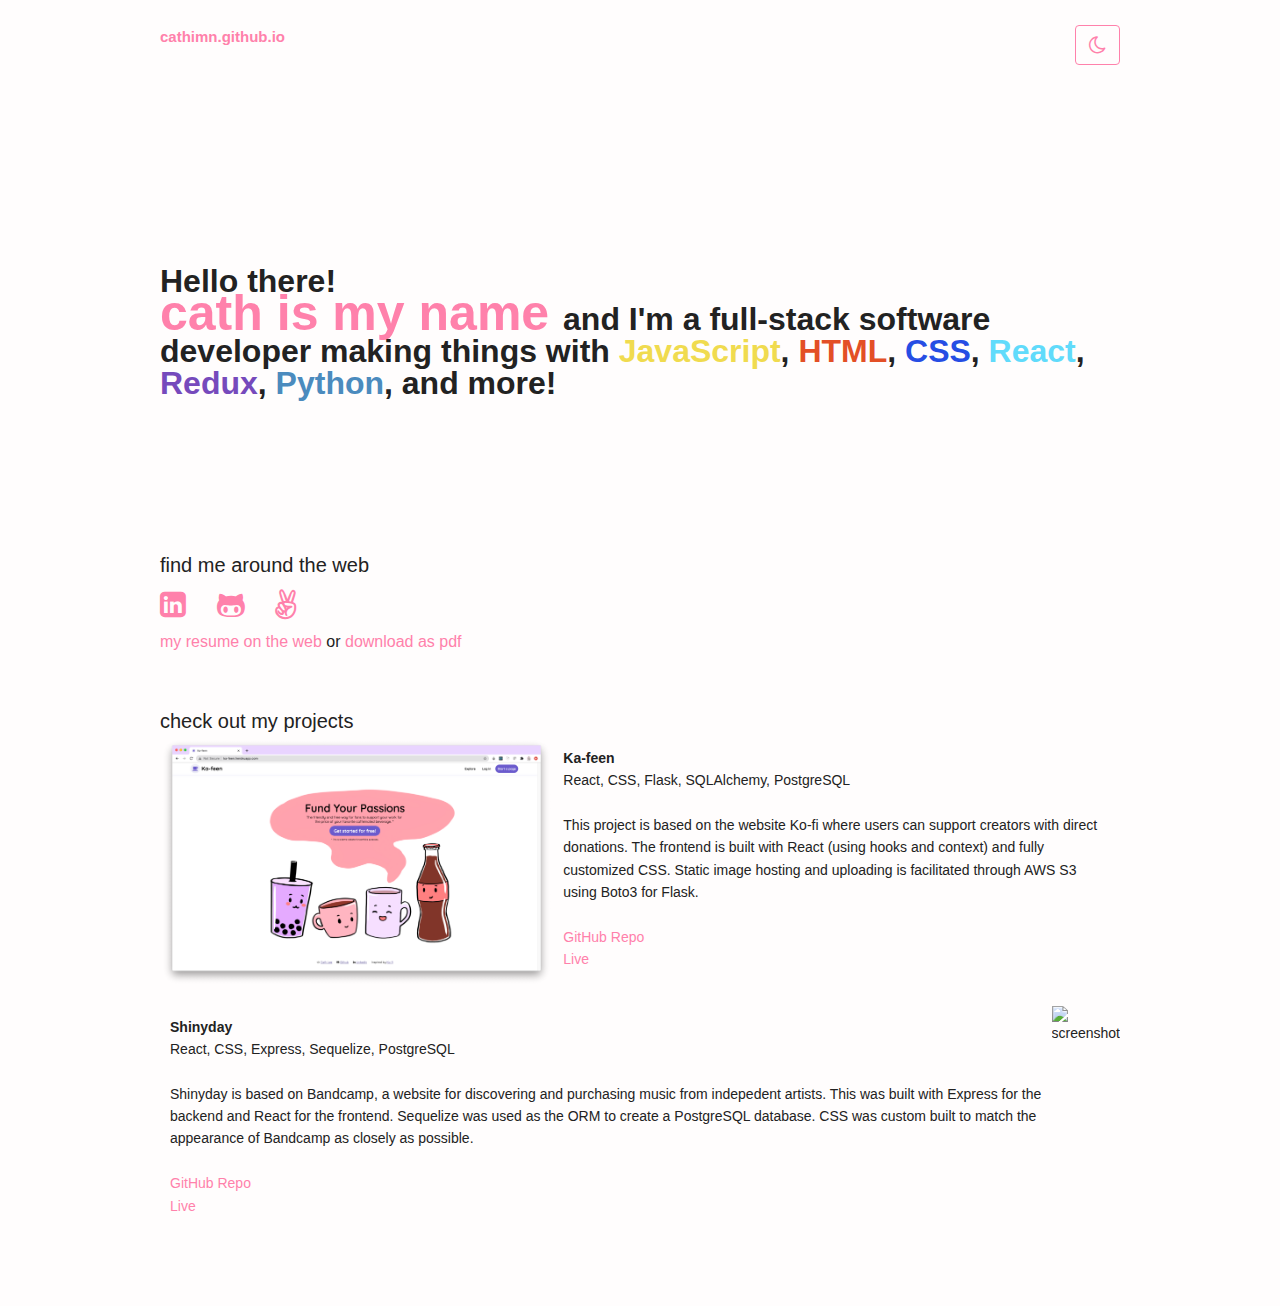
==== index.html @ 81234b37 "Resume page" ====
<!DOCTYPE html>
<html lang="en">
<head>
  <meta charset="UTF-8">
  <meta name="viewport" content="width=device-width, initial-scale=1.0">
  <link rel="stylesheet" href="./styles/normalize.css">
  <link rel="stylesheet" href="./styles/skeleton.css">
  <link rel="stylesheet" href="index.css">
  <link rel="stylesheet" href="https://stackpath.bootstrapcdn.com/font-awesome/4.7.0/css/font-awesome.min.css">
  <script src="index.js"></script>
  <title>cath lee</title>
</head>
<body class="light-mode">
  <div class="container">
  <nav id="top">
    <a href="/" class="name">
      cathimn.github.io
    </a>
    <div style="font-weight: 600;">
      <button id="mode" class="light-mode">
        <i id="moon-sun" class="fa fa-moon-o"></i>
      </button>
    </div>
  </nav>
  <div id="about">
    Hello there!<br/>
    <span class="name">
      <span class="cathimn">cath</span>
      <span class="cathimn">i</span><span class="notcathimn">s</span>
      <span class="cathimn">m</span><span class="notcathimn">y</span>
      <span class="cathimn">n</span><span class="notcathimn">ame</span>
    </span>
    and I'm a full-stack software developer making things with
    <span style="color: #F0DB4F;">JavaScript</span>,
    <span style="color: #e34f26">HTML</span>,
    <span style="color: #264de4;">CSS</span>,
    <span style="color: #61DBFB;">React</span>,
    <span style="color: #764abc;">Redux</span>,
    <span style="color: #4B8BBE;">Python</span>,
    and more!
  </div>
  <div id="links">
    find me around the web<br/>
    <a href="https://www.linkedin.com/in/cath-lee/"><i class="fa fa-linkedin-square"></i></a>
    <a href="https://github.com/cathimn/"><i class="fa fa-github-alt"></i></a>
    <a href="https://github.com/cathimn/"><i class="fa fa-angellist"></i></a><br/>
    </h5>
    <div style="font-size: 16px;">
      <a href="resume.html">my resume on the web</a>
      or <a href="">download as pdf</a>
    </div>
  </div>
  <div id="projects">
    check out my projects
    <div class="project-card">
      <img src="assets/Screen Shot 2020-10-15 at 9.02.59 PM.png" classname="screenshot" alt="screenshot" height="250px">
      <div style="padding: 10px;">
        <span style="font-size: 14px; font-weight: 600;">Ka-feen</span><br/>
        <span>React, CSS, Flask, SQLAlchemy, PostgreSQL</span><br/><br/>
        <p>This project is based on the website Ko-fi where users can support creators with direct donations.
          The frontend is built with React (using hooks and context) and fully customized CSS.
          Static image hosting and uploading is facilitated through AWS S3 using Boto3 for Flask.<br/><br/>
          <a href="https://github.com/cathimn/ka-feen">GitHub Repo</a><br/>
          <a href="http://ka-feen.herokuapp.com/">Live</a>
        </p>
      </div>
    </div>
    <div class="project-card">
      <div style="padding: 10px;">
        <span style="font-size: 14px; font-weight: 600;">Shinyday</span><br/>
        <span>React, CSS, Express, Sequelize, PostgreSQL</span><br/><br/>
        <p>Shinyday is based on Bandcamp, a website for discovering and purchasing music from indepedent artists.
          This was built with Express for the backend and React for the frontend. Sequelize was used as the ORM to create a PostgreSQL database.
          CSS was custom built to match the appearance of Bandcamp as closely as possible.<br/><br/>
          <a href="https://github.com/cathimn/shinyday">GitHub Repo</a><br/>
          <a href="https://shinyday.herokuapp.com/">Live</a>
        </p>
      </div>
      <img src="assets/Screen Shot 2020-10-15 at 9.17.56 PM.png" classname="screenshot" alt="screenshot" height="250px">
    </div>
    
  </div>
  </div>
</body>
</html>
---- styles/skeleton.css ----
/*
* Skeleton V2.0.4
* Copyright 2014, Dave Gamache
* www.getskeleton.com
* Free to use under the MIT license.
* http://www.opensource.org/licenses/mit-license.php
* 12/29/2014
*/


/* Table of contents
––––––––––––––––––––––––––––––––––––––––––––––––––
- Grid
- Base Styles
- Typography
- Links
- Buttons
- Forms
- Lists
- Code
- Tables
- Spacing
- Utilities
- Clearing
- Media Queries
*/


/* Grid
–––––––––––––––––––––––––––––––––––––––––––––––––– */
.container {
  position: relative;
  width: 100%;
  max-width: 960px;
  margin: 0 auto;
  padding: 0 20px;
  box-sizing: border-box; }
.column,
.columns {
  width: 100%;
  float: left;
  box-sizing: border-box; }

/* For devices larger than 400px */
@media (min-width: 400px) {
  .container {
    width: 85%;
    padding: 0; }
}

/* For devices larger than 550px */
@media (min-width: 550px) {
  .container {
    width: 80%; }
  .column,
  .columns {
    margin-left: 4%; }
  .column:first-child,
  .columns:first-child {
    margin-left: 0; }

  .one.column,
  .one.columns                    { width: 4.66666666667%; }
  .two.columns                    { width: 13.3333333333%; }
  .three.columns                  { width: 22%;            }
  .four.columns                   { width: 30.6666666667%; }
  .five.columns                   { width: 39.3333333333%; }
  .six.columns                    { width: 48%;            }
  .seven.columns                  { width: 56.6666666667%; }
  .eight.columns                  { width: 65.3333333333%; }
  .nine.columns                   { width: 74.0%;          }
  .ten.columns                    { width: 82.6666666667%; }
  .eleven.columns                 { width: 91.3333333333%; }
  .twelve.columns                 { width: 100%; margin-left: 0; }

  .one-third.column               { width: 30.6666666667%; }
  .two-thirds.column              { width: 65.3333333333%; }

  .one-half.column                { width: 48%; }

  /* Offsets */
  .offset-by-one.column,
  .offset-by-one.columns          { margin-left: 8.66666666667%; }
  .offset-by-two.column,
  .offset-by-two.columns          { margin-left: 17.3333333333%; }
  .offset-by-three.column,
  .offset-by-three.columns        { margin-left: 26%;            }
  .offset-by-four.column,
  .offset-by-four.columns         { margin-left: 34.6666666667%; }
  .offset-by-five.column,
  .offset-by-five.columns         { margin-left: 43.3333333333%; }
  .offset-by-six.column,
  .offset-by-six.columns          { margin-left: 52%;            }
  .offset-by-seven.column,
  .offset-by-seven.columns        { margin-left: 60.6666666667%; }
  .offset-by-eight.column,
  .offset-by-eight.columns        { margin-left: 69.3333333333%; }
  .offset-by-nine.column,
  .offset-by-nine.columns         { margin-left: 78.0%;          }
  .offset-by-ten.column,
  .offset-by-ten.columns          { margin-left: 86.6666666667%; }
  .offset-by-eleven.column,
  .offset-by-eleven.columns       { margin-left: 95.3333333333%; }

  .offset-by-one-third.column,
  .offset-by-one-third.columns    { margin-left: 34.6666666667%; }
  .offset-by-two-thirds.column,
  .offset-by-two-thirds.columns   { margin-left: 69.3333333333%; }

  .offset-by-one-half.column,
  .offset-by-one-half.columns     { margin-left: 52%; }

}


/* Base Styles
–––––––––––––––––––––––––––––––––––––––––––––––––– */
/* NOTE
html is set to 62.5% so that all the REM measurements throughout Skeleton
are based on 10px sizing. So basically 1.5rem = 15px :) */
html {
  font-size: 62.5%; }
body {
  font-size: 1.5em; /* currently ems cause chrome bug misinterpreting rems on body element */
  line-height: 1.6;
  font-weight: 400;
  font-family: "Roboto", "HelveticaNeue", "Helvetica Neue", Helvetica, Arial, sans-serif;
  color: rgb(245, 245, 245); }


/* Typography
–––––––––––––––––––––––––––––––––––––––––––––––––– */
h1, h2, h3, h4, h5, h6 {
  margin-top: 0;
  margin-bottom: 2rem;
  font-weight: 300; }
h1 { font-size: 4.0rem; line-height: 1.2;  letter-spacing: -.1rem;}
h2 { font-size: 3.6rem; line-height: 1.25; letter-spacing: -.1rem; }
h3 { font-size: 3.0rem; line-height: 1.3;  letter-spacing: -.1rem; }
h4 { font-size: 2.4rem; line-height: 1.35; letter-spacing: -.08rem; }
h5 { font-size: 1.8rem; line-height: 1.5;  letter-spacing: -.05rem; }
h6 { font-size: 1.5rem; line-height: 1.6;  letter-spacing: 0; }

/* Larger than phablet */
@media (min-width: 550px) {
  h1 { font-size: 5.0rem; }
  h2 { font-size: 4.2rem; }
  h3 { font-size: 3.6rem; }
  h4 { font-size: 3.0rem; }
  h5 { font-size: 2.4rem; }
  h6 { font-size: 1.5rem; }
}

p {
  margin-top: 0; }


/* Links
–––––––––––––––––––––––––––––––––––––––––––––––––– */
a {
  text-decoration: none;
  transition: color .25s;
  color: #ff81ab; }
  a:hover {
  text-decoration: underline;
  transition: color .25s;
  color: #ff81ab; }


/* Buttons
–––––––––––––––––––––––––––––––––––––––––––––––––– */
.button,
button,
input[type="submit"],
input[type="reset"],
input[type="button"] {
  display: inline-block;
  height: 38px;
  padding: 0 30px;
  color: #555;
  text-align: center;
  font-size: 11px;
  font-weight: 600;
  line-height: 38px;
  letter-spacing: .1rem;
  text-transform: uppercase;
  text-decoration: none;
  white-space: nowrap;
  background-color: transparent;
  border-radius: 4px;
  border: 1px solid #bbb;
  cursor: pointer;
  box-sizing: border-box; }
.button:hover,
button:hover,
input[type="submit"]:hover,
input[type="reset"]:hover,
input[type="button"]:hover,
.button:focus,
button:focus,
input[type="submit"]:focus,
input[type="reset"]:focus,
input[type="button"]:focus {
  color: #333;
  border-color: #888;
  outline: 0; }
.button.button-primary,
button.button-primary,
input[type="submit"].button-primary,
input[type="reset"].button-primary,
input[type="button"].button-primary {
  color: #FFF;
  background-color: #33C3F0;
  border-color: #33C3F0; }
.button.button-primary:hover,
button.button-primary:hover,
input[type="submit"].button-primary:hover,
input[type="reset"].button-primary:hover,
input[type="button"].button-primary:hover,
.button.button-primary:focus,
button.button-primary:focus,
input[type="submit"].button-primary:focus,
input[type="reset"].button-primary:focus,
input[type="button"].button-primary:focus {
  color: #FFF;
  background-color: #1EAEDB;
  border-color: #1EAEDB; }


/* Forms
–––––––––––––––––––––––––––––––––––––––––––––––––– */
input[type="email"],
input[type="number"],
input[type="search"],
input[type="text"],
input[type="tel"],
input[type="url"],
input[type="password"],
textarea,
select {
  height: 38px;
  padding: 6px 10px; /* The 6px vertically centers text on FF, ignored by Webkit */
  background-color: #fff;
  border: 1px solid #D1D1D1;
  border-radius: 4px;
  box-shadow: none;
  box-sizing: border-box; }
/* Removes awkward default styles on some inputs for iOS */
input[type="email"],
input[type="number"],
input[type="search"],
input[type="text"],
input[type="tel"],
input[type="url"],
input[type="password"],
textarea {
  -webkit-appearance: none;
     -moz-appearance: none;
          appearance: none; }
textarea {
  min-height: 65px;
  padding-top: 6px;
  padding-bottom: 6px; }
input[type="email"]:focus,
input[type="number"]:focus,
input[type="search"]:focus,
input[type="text"]:focus,
input[type="tel"]:focus,
input[type="url"]:focus,
input[type="password"]:focus,
textarea:focus,
select:focus {
  border: 1px solid #33C3F0;
  outline: 0; }
label,
legend {
  display: block;
  margin-bottom: .5rem;
  font-weight: 600; }
fieldset {
  padding: 0;
  border-width: 0; }
input[type="checkbox"],
input[type="radio"] {
  display: inline; }
label > .label-body {
  display: inline-block;
  margin-left: .5rem;
  font-weight: normal; }


/* Lists
–––––––––––––––––––––––––––––––––––––––––––––––––– */
ul {
  list-style: circle inside; }
ol {
  list-style: decimal inside; }
ol, ul {
  padding-left: 0;
  margin-top: 0; }
ul ul,
ul ol,
ol ol,
ol ul {
  margin: 1.5rem 0 1.5rem 3rem;
  font-size: 90%; }
li {
  margin-bottom: 1rem; }


/* Code
–––––––––––––––––––––––––––––––––––––––––––––––––– */
code {
  padding: .2rem .5rem;
  margin: 0 .2rem;
  font-size: 90%;
  white-space: nowrap;
  background: #F1F1F1;
  border: 1px solid #E1E1E1;
  border-radius: 4px; }
pre > code {
  display: block;
  padding: 1rem 1.5rem;
  white-space: pre; }


/* Tables
–––––––––––––––––––––––––––––––––––––––––––––––––– */
th,
td {
  padding: 12px 15px;
  text-align: left;
  border-bottom: 1px solid #E1E1E1; }
th:first-child,
td:first-child {
  padding-left: 0; }
th:last-child,
td:last-child {
  padding-right: 0; }


/* Spacing
–––––––––––––––––––––––––––––––––––––––––––––––––– */
button,
.button {
  margin-bottom: 1rem; }
input,
textarea,
select,
fieldset {
  margin-bottom: 1.5rem; }
pre,
blockquote,
dl,
figure,
table,
p,
ul,
ol,
form {
  margin-bottom: 2.5rem; }


/* Utilities
–––––––––––––––––––––––––––––––––––––––––––––––––– */
.u-full-width {
  width: 100%;
  box-sizing: border-box; }
.u-max-full-width {
  max-width: 100%;
  box-sizing: border-box; }
.u-pull-right {
  float: right; }
.u-pull-left {
  float: left; }


/* Misc
–––––––––––––––––––––––––––––––––––––––––––––––––– */
hr {
  margin-top: 3rem;
  margin-bottom: 3.5rem;
  border-width: 0;
  border-top: 1px solid #E1E1E1; }


/* Clearing
–––––––––––––––––––––––––––––––––––––––––––––––––– */

/* Self Clearing Goodness */
.container:after,
.row:after,
.u-cf {
  content: "";
  display: table;
  clear: both; }


/* Media Queries
–––––––––––––––––––––––––––––––––––––––––––––––––– */
/*
Note: The best way to structure the use of media queries is to create the queries
near the relevant code. For example, if you wanted to change the styles for buttons
on small devices, paste the mobile query code up in the buttons section and style it
there.
*/


/* Larger than mobile */
@media (min-width: 400px) {}

/* Larger than phablet (also point when grid becomes active) */
@media (min-width: 550px) {}

/* Larger than tablet */
@media (min-width: 750px) {}

/* Larger than desktop */
@media (min-width: 1000px) {}

/* Larger than Desktop HD */
@media (min-width: 1200px) {}
---- index.css ----
body.dark-mode {
  background-color: #222;
  color: rgb(245, 245, 245);
  transition: background-color .25s, color .25s;
}

body.light-mode {
  background-color: rgb(255, 253, 253);
  color: #222;
  transition: background-color .25s, color .25s;
}

#top {
  display: flex;
  justify-content: space-between;
  margin: 25px auto 0 auto;
  vertical-align: center;
}

#top > div > a {
  margin: 0 20px;
}

#about {
  font-size: 32px;
  font-weight: 600;
  line-height: 1em;
  padding: 200px 0 100px 0;
}


a.name {
  font-size: 15px;
}

.cathimn,
.name {
  cursor: pointer;
  font-size: 50px;
  font-weight: 900;
  color: #ff81ab;
}

.cathimn {
  transition: color .25s;
}

.notcathimn {
  transition: opacity .25s;
}

.notcathimn.hidden {
  transition: opacity .25s;
  opacity: .25;
}

#mode {
  margin: 0;
  padding: 0 10px;
  height: auto;
  border-color: #ff81ab;
  color: #ff81ab;
  width: 45px;
  font-size: 20px;
}

#links > a {
  font-size: 30px;
  margin-right: 25px;
}

#links, #projects {
  font-size: 20px;
  margin: 50px 0;
}

.project-card {
  display: flex;
  font-size: 14px;
}
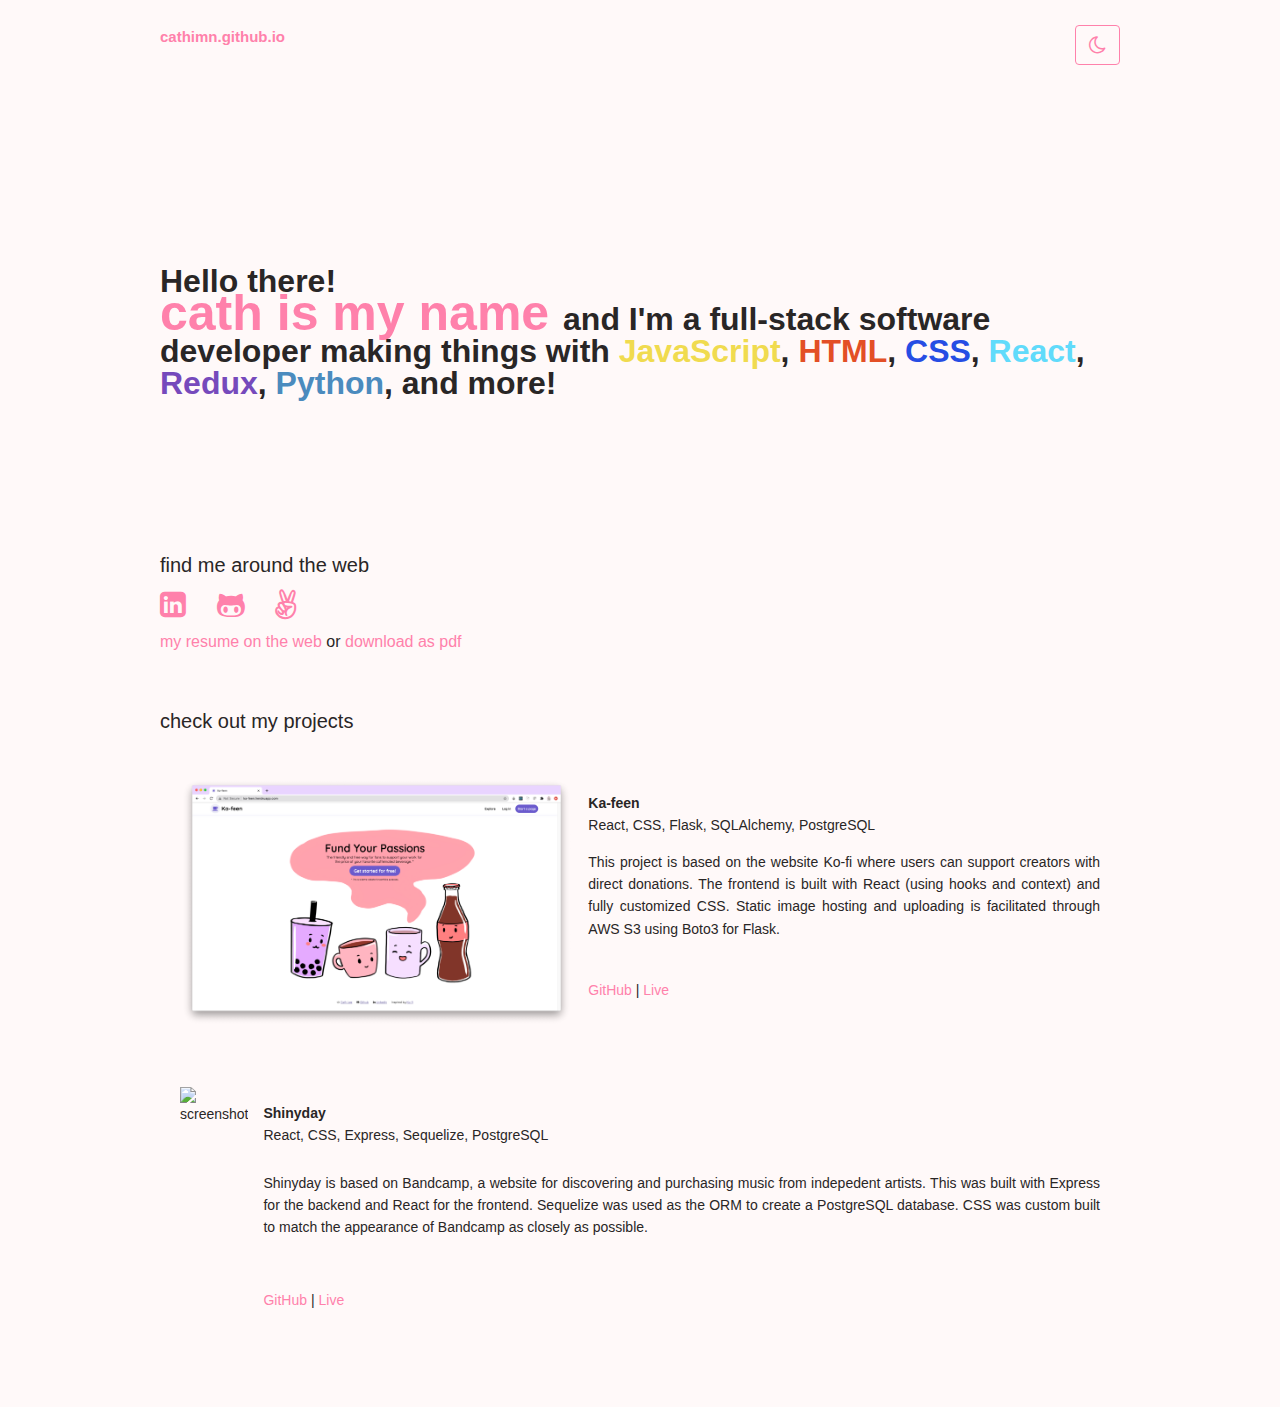
==== commit 08040d9a: "Added resume and fixed theme persistence" ====
--- a/index.html
+++ b/index.html
@@ -10,15 +10,15 @@
   <script src="index.js"></script>
   <title>cath lee</title>
 </head>
-<body class="light-mode">
+<body >
   <div class="container">
   <nav id="top">
     <a href="/" class="name">
       cathimn.github.io
     </a>
     <div style="font-weight: 600;">
-      <button id="mode" class="light-mode">
-        <i id="moon-sun" class="fa fa-moon-o"></i>
+      <button id="mode" >
+        <i id="moon-sun" class="fa" ></i>
       </button>
     </div>
   </nav>
@@ -47,36 +47,42 @@
     </h5>
     <div style="font-size: 16px;">
       <a href="resume.html">my resume on the web</a>
-      or <a href="">download as pdf</a>
+      or <a href="./assets/Lee_Catherine_Resume.pdf" download="">download as pdf</a>
     </div>
   </div>
   <div id="projects">
     check out my projects
-    <div class="project-card">
-      <img src="assets/Screen Shot 2020-10-15 at 9.02.59 PM.png" classname="screenshot" alt="screenshot" height="250px">
-      <div style="padding: 10px;">
-        <span style="font-size: 14px; font-weight: 600;">Ka-feen</span><br/>
-        <span>React, CSS, Flask, SQLAlchemy, PostgreSQL</span><br/><br/>
+    <div class="project-card" id="kafeen">
+      <img src="assets/kafeen1.png" classname="screenshot" alt="screenshot" height="250px">
+      <div>
+        <div>
+          <span style="font-size: 14px; font-weight: 600;">Ka-feen</span><br/>
+          <span>React, CSS, Flask, SQLAlchemy, PostgreSQL</span>
+        </div>
         <p>This project is based on the website Ko-fi where users can support creators with direct donations.
           The frontend is built with React (using hooks and context) and fully customized CSS.
-          Static image hosting and uploading is facilitated through AWS S3 using Boto3 for Flask.<br/><br/>
-          <a href="https://github.com/cathimn/ka-feen">GitHub Repo</a><br/>
-          <a href="http://ka-feen.herokuapp.com/">Live</a>
+          Static image hosting and uploading is facilitated through AWS S3 using Boto3 for Flask.
         </p>
+        <div>
+          <a href="https://github.com/cathimn/ka-feen">GitHub</a> | <a href="http://ka-feen.herokuapp.com/">Live</a>
+        </div>
       </div>
     </div>
-    <div class="project-card">
-      <div style="padding: 10px;">
-        <span style="font-size: 14px; font-weight: 600;">Shinyday</span><br/>
-        <span>React, CSS, Express, Sequelize, PostgreSQL</span><br/><br/>
+    <div class="project-card" id="shinyday">
+      <img src="assets/shinyday1.png" classname="screenshot" alt="screenshot" height="250px">
+      <div>
+        <div>
+          <span style="font-size: 14px; font-weight: 600;">Shinyday</span><br/>
+          <span>React, CSS, Express, Sequelize, PostgreSQL</span>
+        </div>
         <p>Shinyday is based on Bandcamp, a website for discovering and purchasing music from indepedent artists.
           This was built with Express for the backend and React for the frontend. Sequelize was used as the ORM to create a PostgreSQL database.
-          CSS was custom built to match the appearance of Bandcamp as closely as possible.<br/><br/>
-          <a href="https://github.com/cathimn/shinyday">GitHub Repo</a><br/>
-          <a href="https://shinyday.herokuapp.com/">Live</a>
+          CSS was custom built to match the appearance of Bandcamp as closely as possible.
         </p>
+        <div>
+          <a href="https://github.com/cathimn/shinyday">GitHub</a> | <a href="https://shinyday.herokuapp.com/">Live</a>
+        </div>
       </div>
-      <img src="assets/Screen Shot 2020-10-15 at 9.17.56 PM.png" classname="screenshot" alt="screenshot" height="250px">
     </div>
     
   </div>
--- a/index.css
+++ b/index.css
@@ -1,13 +1,17 @@
 body.dark-mode {
-  background-color: #222;
-  color: rgb(245, 245, 245);
+  background-color: rgb(41, 38, 38);
+  color: rgb(255, 249, 249);
   transition: background-color .25s, color .25s;
 }
 
 body.light-mode {
-  background-color: rgb(255, 253, 253);
-  color: #222;
+  background-color: rgb(255, 249, 249);
+  color: rgb(41, 38, 38);
   transition: background-color .25s, color .25s;
+}
+
+p {
+  text-align: justify;
 }
 
 #top {
@@ -75,6 +79,40 @@
 }
 
 .project-card {
+  padding: 20px;
   display: flex;
   font-size: 14px;
+  height: 250px;
+  background-color: transparent;
+  transition: background-color .25s;
+  margin: 20px 0;
 }
+
+.project-card:hover {
+  transition: background-color .25s;
+  background-color: #ff81ab25;
+}
+
+.project-card > div {
+  display: flex;
+  flex-direction: column;
+  justify-content: space-between;
+  padding: 15px 0px 25px 15px;
+}
+
+.project-card > img {
+  object-fit: contain;
+}
+
+@media screen and (max-width: 1000px) {
+  .project-card {
+    flex-direction: column;
+    height: auto;
+    padding: 10px;
+  }
+
+  .project-card > div {
+    padding: 10px;
+  }
+
+}
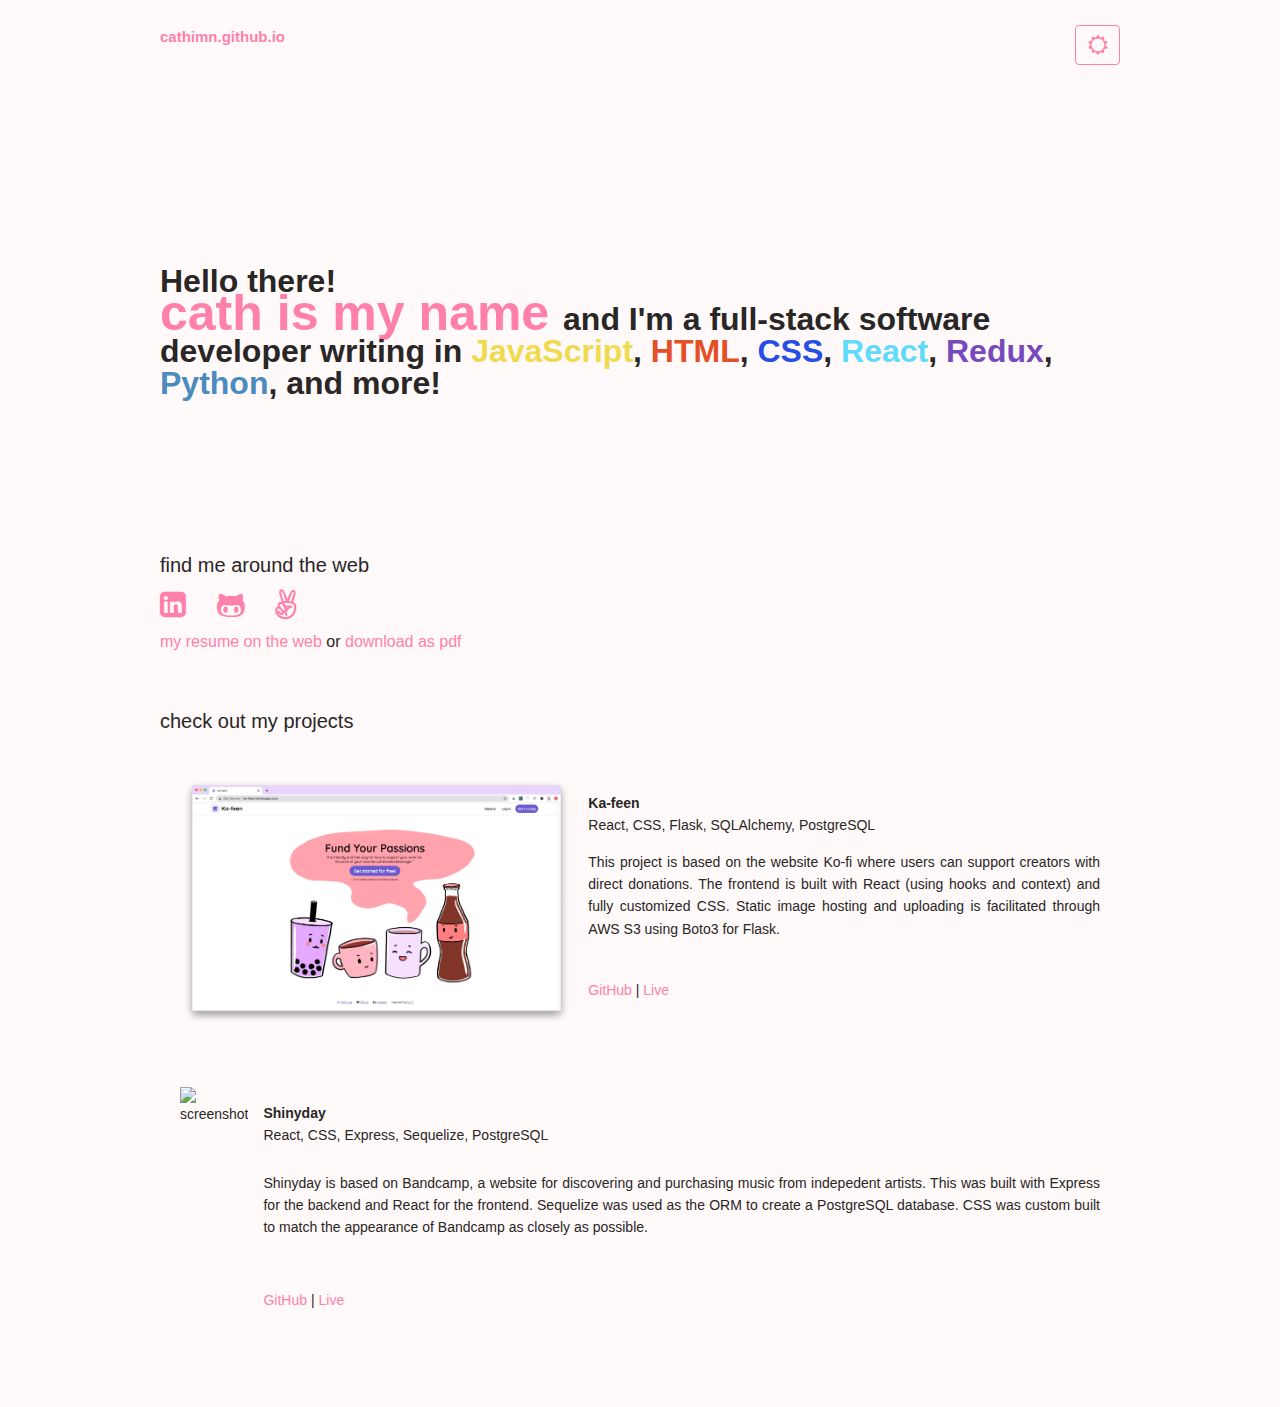
==== commit 2f42a82d: "Adjusted colors for links" ====
--- a/index.html
+++ b/index.html
@@ -18,7 +18,7 @@
     </a>
     <div style="font-weight: 600;">
       <button id="mode" >
-        <i id="moon-sun" class="fa" ></i>
+        <i id="moon-sun" class="fa fa-fw" ></i>
       </button>
     </div>
   </nav>
@@ -30,7 +30,7 @@
       <span class="cathimn">m</span><span class="notcathimn">y</span>
       <span class="cathimn">n</span><span class="notcathimn">ame</span>
     </span>
-    and I'm a full-stack software developer making things with
+    and I'm a full-stack software developer writing in 
     <span style="color: #F0DB4F;">JavaScript</span>,
     <span style="color: #e34f26">HTML</span>,
     <span style="color: #264de4;">CSS</span>,
--- a/styles/skeleton.css
+++ b/styles/skeleton.css
@@ -159,12 +159,12 @@
 –––––––––––––––––––––––––––––––––––––––––––––––––– */
 a {
   text-decoration: none;
-  transition: color .25s;
+  transition: color .25s, text-decoration .25s;
   color: #ff81ab; }
   a:hover {
   text-decoration: underline;
-  transition: color .25s;
-  color: #ff81ab; }
+  transition: color .25s, text-decoration .25s;
+  color: #ff5890; }
 
 
 /* Buttons
--- a/index.css
+++ b/index.css
@@ -43,6 +43,10 @@
   font-size: 50px;
   font-weight: 900;
   color: #ff81ab;
+}
+
+.cathimn.pinker {
+  color: #ff5890;
 }
 
 .cathimn {
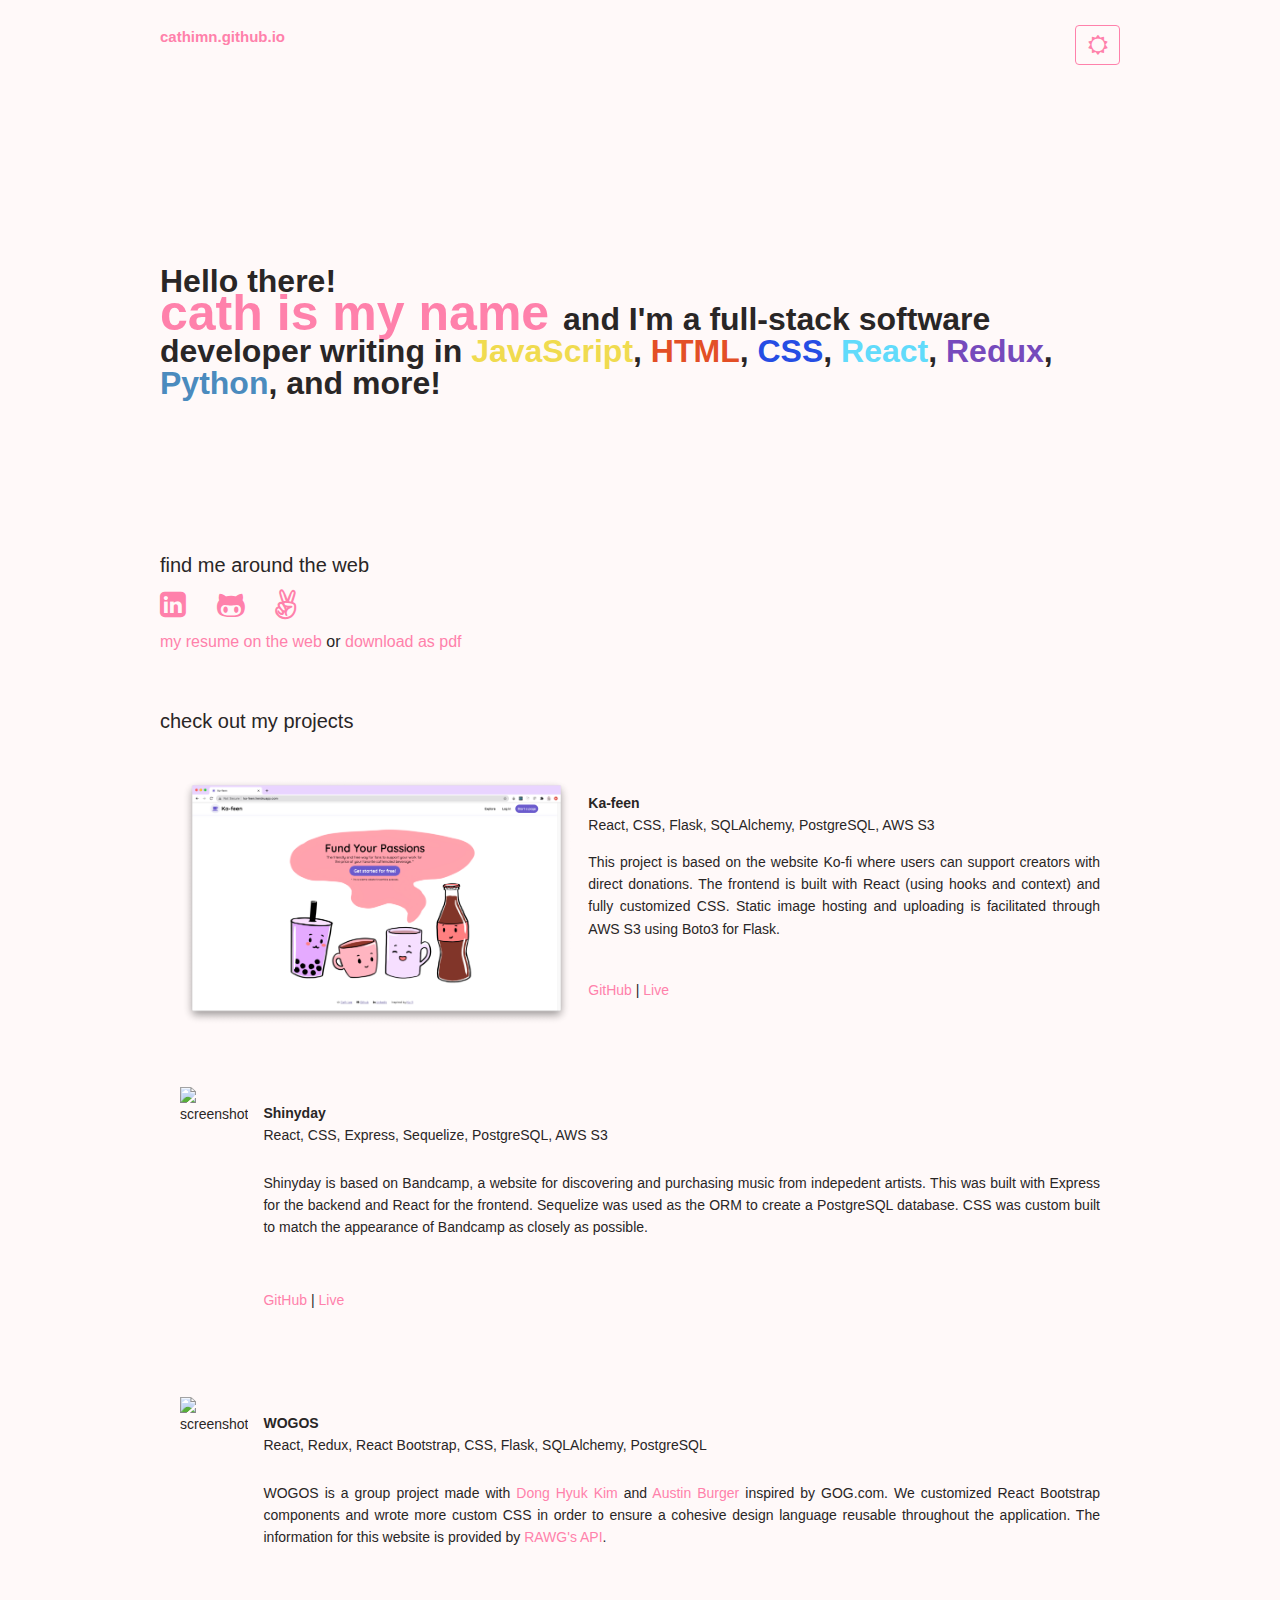
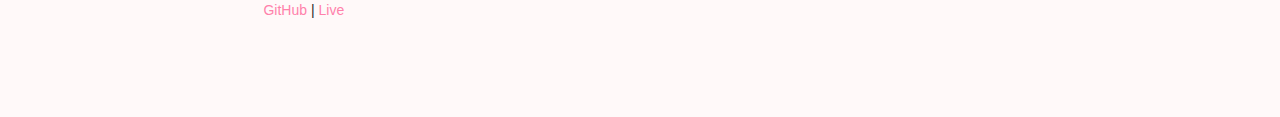
==== commit 7fc1120d: "added WOGOS" ====
--- a/index.html
+++ b/index.html
@@ -57,7 +57,7 @@
       <div>
         <div>
           <span style="font-size: 14px; font-weight: 600;">Ka-feen</span><br/>
-          <span>React, CSS, Flask, SQLAlchemy, PostgreSQL</span>
+          <span>React, CSS, Flask, SQLAlchemy, PostgreSQL, AWS S3</span>
         </div>
         <p>This project is based on the website Ko-fi where users can support creators with direct donations.
           The frontend is built with React (using hooks and context) and fully customized CSS.
@@ -73,7 +73,7 @@
       <div>
         <div>
           <span style="font-size: 14px; font-weight: 600;">Shinyday</span><br/>
-          <span>React, CSS, Express, Sequelize, PostgreSQL</span>
+          <span>React, CSS, Express, Sequelize, PostgreSQL, AWS S3</span>
         </div>
         <p>Shinyday is based on Bandcamp, a website for discovering and purchasing music from indepedent artists.
           This was built with Express for the backend and React for the frontend. Sequelize was used as the ORM to create a PostgreSQL database.
@@ -84,6 +84,23 @@
         </div>
       </div>
     </div>
+    <div class="project-card" id="wogos">
+      <img src="assets/wogos1.png" classname="screenshot" alt="screenshot" height="250px">
+      <div>
+        <div>
+          <span style="font-size: 14px; font-weight: 600;">WOGOS</span><br/>
+          <span>React, Redux, React Bootstrap, CSS, Flask, SQLAlchemy, PostgreSQL</span>
+        </div>
+        <p>WOGOS is a group project made with <a href="https://github.com/kimd345">Dong Hyuk Kim</a> and <a href="https://github.com/about14sheep">Austin Burger</a>
+          inspired by GOG.com. We customized React Bootstrap components and wrote more custom CSS in order
+          to ensure a cohesive design language reusable throughout the application. The information for this website is 
+          provided by <a href="https://rawg.io/">RAWG's API</a>.
+        </p>
+        <div>
+          <a href="https://github.com/kimd345/wogos">GitHub</a> | <a href="http://wogos.herokuapp.com/">Live</a>
+        </div>
+      </div>
+    </div>
     
   </div>
   </div>
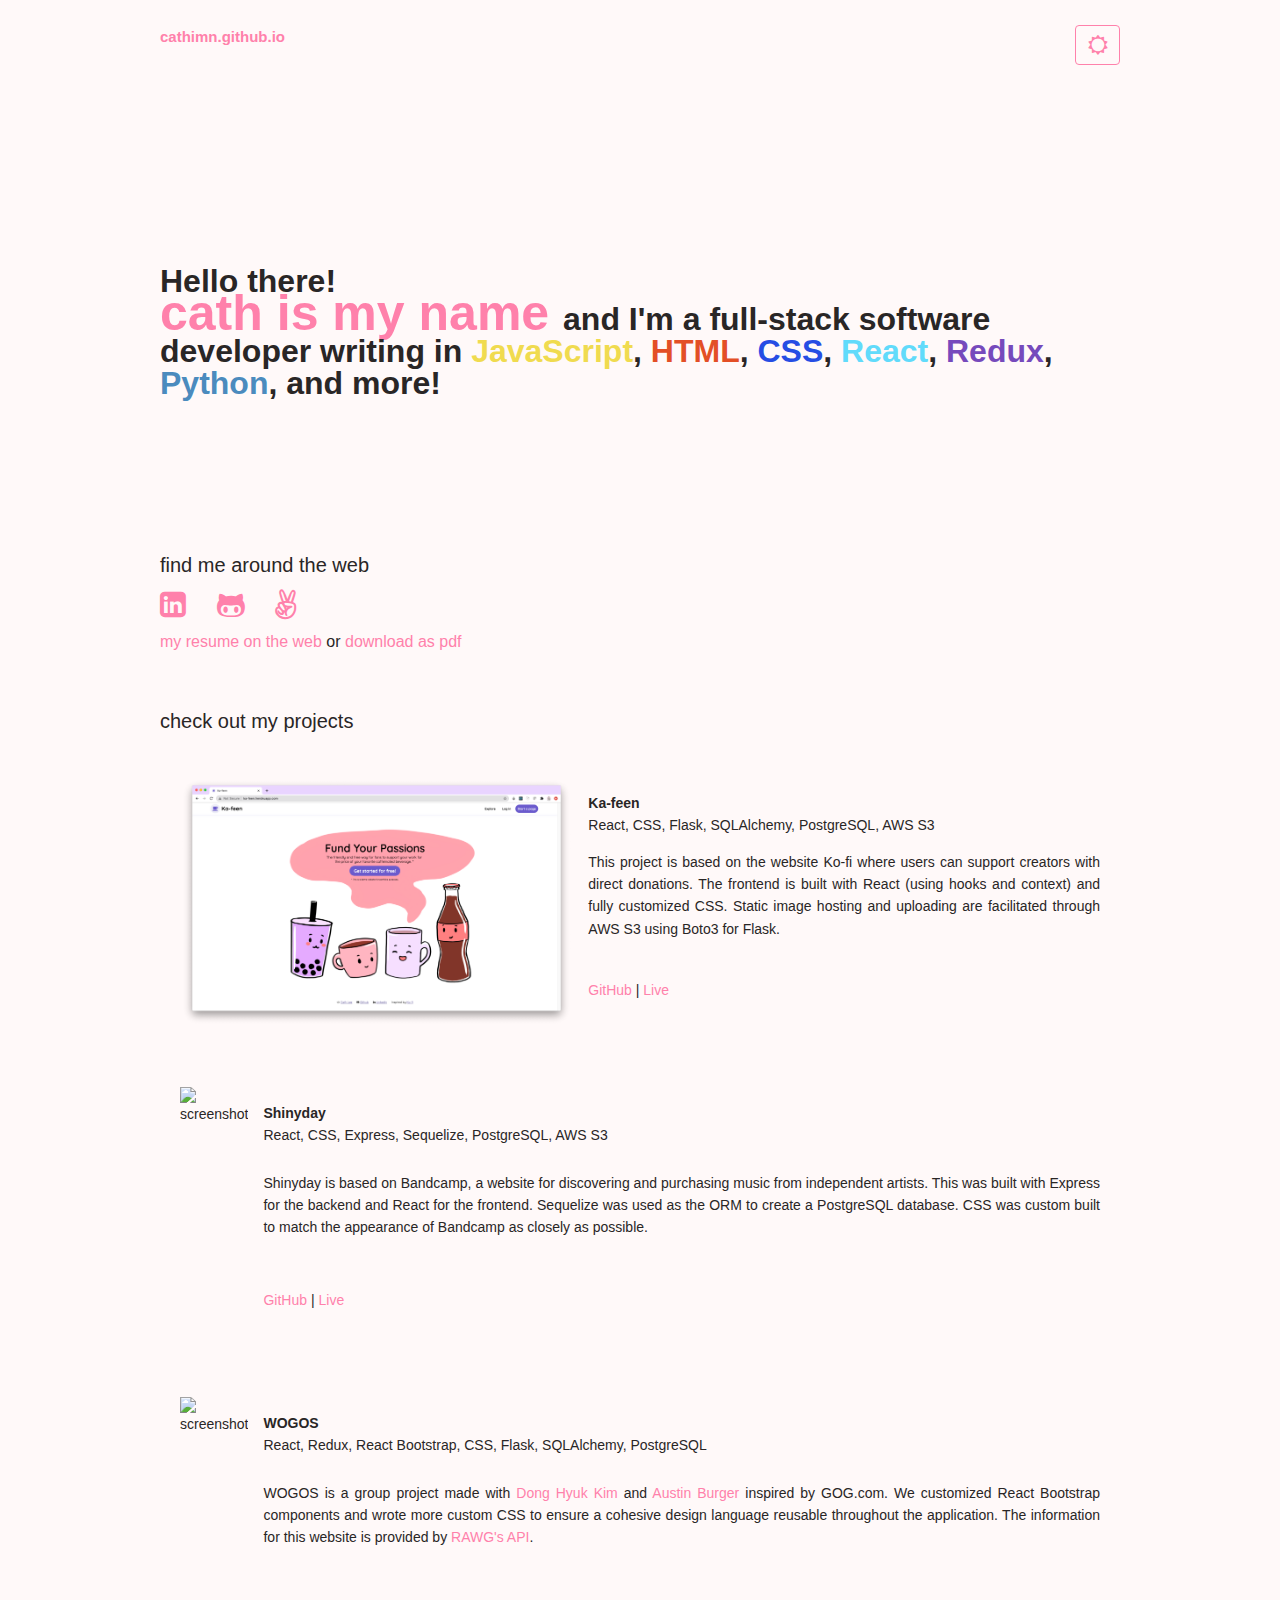
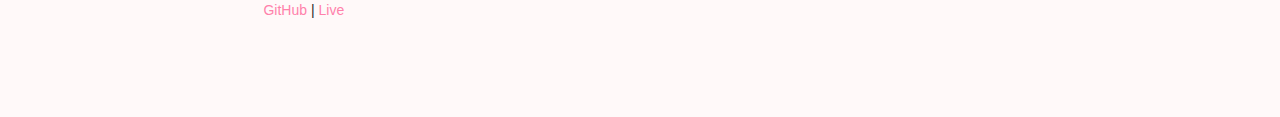
==== commit aa9d6f56: "Grammar fixes" ====
--- a/index.html
+++ b/index.html
@@ -43,7 +43,7 @@
     find me around the web<br/>
     <a href="https://www.linkedin.com/in/cath-lee/"><i class="fa fa-linkedin-square"></i></a>
     <a href="https://github.com/cathimn/"><i class="fa fa-github-alt"></i></a>
-    <a href="https://github.com/cathimn/"><i class="fa fa-angellist"></i></a><br/>
+    <a href="https://angel.co/u/cathimn/"><i class="fa fa-angellist"></i></a><br/>
     </h5>
     <div style="font-size: 16px;">
       <a href="resume.html">my resume on the web</a>
@@ -61,7 +61,7 @@
         </div>
         <p>This project is based on the website Ko-fi where users can support creators with direct donations.
           The frontend is built with React (using hooks and context) and fully customized CSS.
-          Static image hosting and uploading is facilitated through AWS S3 using Boto3 for Flask.
+          Static image hosting and uploading are facilitated through AWS S3 using Boto3 for Flask.
         </p>
         <div>
           <a href="https://github.com/cathimn/ka-feen">GitHub</a> | <a href="http://ka-feen.herokuapp.com/">Live</a>
@@ -75,7 +75,7 @@
           <span style="font-size: 14px; font-weight: 600;">Shinyday</span><br/>
           <span>React, CSS, Express, Sequelize, PostgreSQL, AWS S3</span>
         </div>
-        <p>Shinyday is based on Bandcamp, a website for discovering and purchasing music from indepedent artists.
+        <p>Shinyday is based on Bandcamp, a website for discovering and purchasing music from independent artists.
           This was built with Express for the backend and React for the frontend. Sequelize was used as the ORM to create a PostgreSQL database.
           CSS was custom built to match the appearance of Bandcamp as closely as possible.
         </p>
@@ -92,7 +92,7 @@
           <span>React, Redux, React Bootstrap, CSS, Flask, SQLAlchemy, PostgreSQL</span>
         </div>
         <p>WOGOS is a group project made with <a href="https://github.com/kimd345">Dong Hyuk Kim</a> and <a href="https://github.com/about14sheep">Austin Burger</a>
-          inspired by GOG.com. We customized React Bootstrap components and wrote more custom CSS in order
+          inspired by GOG.com. We customized React Bootstrap components and wrote more custom CSS 
           to ensure a cohesive design language reusable throughout the application. The information for this website is 
           provided by <a href="https://rawg.io/">RAWG's API</a>.
         </p>
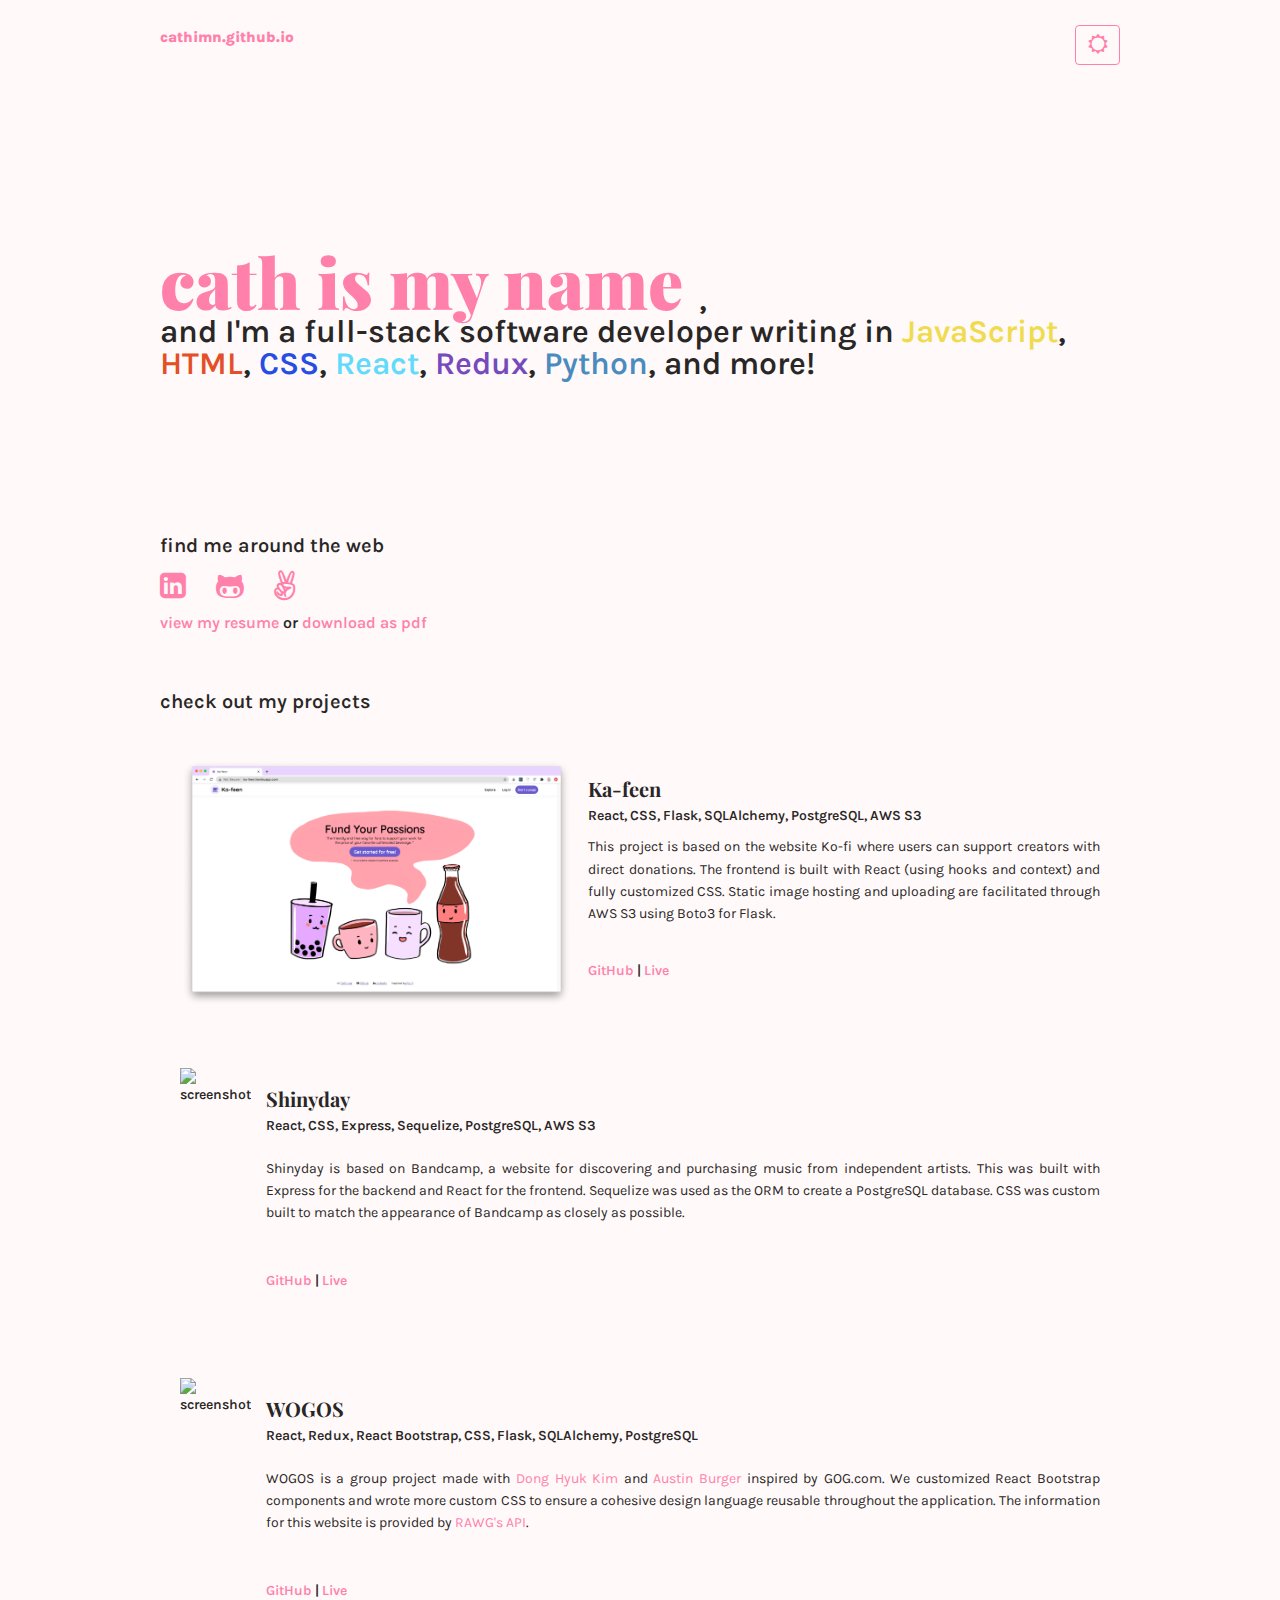
==== commit 2fc457a8: "Styling update" ====
--- a/index.html
+++ b/index.html
@@ -3,6 +3,11 @@
 <head>
   <meta charset="UTF-8">
   <meta name="viewport" content="width=device-width, initial-scale=1.0">
+  <link rel="preconnect" href="https://fonts.gstatic.com">
+  <link rel="preconnect" href="https://fonts.gstatic.com">
+  <link
+    href="https://fonts.googleapis.com/css2?family=Karla:ital,wght@0,200;0,300;0,400;0,500;0,600;0,700;0,800;1,200;1,300;1,400;1,500;1,600;1,700;1,800&family=Playfair+Display:ital,wght@0,400;0,500;0,600;0,700;0,800;0,900;1,400;1,500;1,600;1,700;1,800;1,900&display=swap"
+    rel="stylesheet">
   <link rel="stylesheet" href="./styles/normalize.css">
   <link rel="stylesheet" href="./styles/skeleton.css">
   <link rel="stylesheet" href="index.css">
@@ -23,14 +28,14 @@
     </div>
   </nav>
   <div id="about">
-    Hello there!<br/>
-    <span class="name">
+    <span class="name serif">
       <span class="cathimn">cath</span>
       <span class="cathimn">i</span><span class="notcathimn">s</span>
       <span class="cathimn">m</span><span class="notcathimn">y</span>
       <span class="cathimn">n</span><span class="notcathimn">ame</span>
-    </span>
-    and I'm a full-stack software developer writing in 
+    </span>,
+    <br/>
+    and I'm a full-stack software developer writing in
     <span style="color: #F0DB4F;">JavaScript</span>,
     <span style="color: #e34f26">HTML</span>,
     <span style="color: #264de4;">CSS</span>,
@@ -46,7 +51,7 @@
     <a href="https://angel.co/u/cathimn/"><i class="fa fa-angellist"></i></a><br/>
     </h5>
     <div style="font-size: 16px;">
-      <a href="resume.html">my resume on the web</a>
+      <a href="resume.html">view my resume</a>
       or <a href="./assets/Lee_Catherine_Resume.pdf" download="">download as pdf</a>
     </div>
   </div>
@@ -56,10 +61,10 @@
       <img src="assets/kafeen1.png" classname="screenshot" alt="screenshot" height="250px">
       <div>
         <div>
-          <span style="font-size: 14px; font-weight: 600;">Ka-feen</span><br/>
+          <span class="project-title">Ka-feen</span><br/>
           <span>React, CSS, Flask, SQLAlchemy, PostgreSQL, AWS S3</span>
         </div>
-        <p>This project is based on the website Ko-fi where users can support creators with direct donations.
+        <p class="project-description">This project is based on the website Ko-fi where users can support creators with direct donations.
           The frontend is built with React (using hooks and context) and fully customized CSS.
           Static image hosting and uploading are facilitated through AWS S3 using Boto3 for Flask.
         </p>
@@ -72,10 +77,10 @@
       <img src="assets/shinyday1.png" classname="screenshot" alt="screenshot" height="250px">
       <div>
         <div>
-          <span style="font-size: 14px; font-weight: 600;">Shinyday</span><br/>
+          <span class="project-title">Shinyday</span><br/>
           <span>React, CSS, Express, Sequelize, PostgreSQL, AWS S3</span>
         </div>
-        <p>Shinyday is based on Bandcamp, a website for discovering and purchasing music from independent artists.
+        <p class="project-description">Shinyday is based on Bandcamp, a website for discovering and purchasing music from independent artists.
           This was built with Express for the backend and React for the frontend. Sequelize was used as the ORM to create a PostgreSQL database.
           CSS was custom built to match the appearance of Bandcamp as closely as possible.
         </p>
@@ -88,10 +93,10 @@
       <img src="assets/wogos1.png" classname="screenshot" alt="screenshot" height="250px">
       <div>
         <div>
-          <span style="font-size: 14px; font-weight: 600;">WOGOS</span><br/>
+          <span class="project-title">WOGOS</span><br/>
           <span>React, Redux, React Bootstrap, CSS, Flask, SQLAlchemy, PostgreSQL</span>
         </div>
-        <p>WOGOS is a group project made with <a href="https://github.com/kimd345">Dong Hyuk Kim</a> and <a href="https://github.com/about14sheep">Austin Burger</a>
+        <p class="project-description">WOGOS is a group project made with <a href="https://github.com/kimd345">Dong Hyuk Kim</a> and <a href="https://github.com/about14sheep">Austin Burger</a>
           inspired by GOG.com. We customized React Bootstrap components and wrote more custom CSS 
           to ensure a cohesive design language reusable throughout the application. The information for this website is 
           provided by <a href="https://rawg.io/">RAWG's API</a>.
--- a/styles/skeleton.css
+++ b/styles/skeleton.css
@@ -123,8 +123,8 @@
 body {
   font-size: 1.5em; /* currently ems cause chrome bug misinterpreting rems on body element */
   line-height: 1.6;
-  font-weight: 400;
-  font-family: "Roboto", "HelveticaNeue", "Helvetica Neue", Helvetica, Arial, sans-serif;
+  font-weight: 600;
+  font-family: "Karla", "HelveticaNeue", "Helvetica Neue", Helvetica, Arial, sans-serif;
   color: rgb(245, 245, 245); }
 
 
--- a/index.css
+++ b/index.css
@@ -1,3 +1,11 @@
+iframe {
+  border: 0;
+}
+
+.serif {
+  font-family: Playfair Display, Georgia, 'Times New Roman', Times, serif;
+}
+
 body.dark-mode {
   background-color: rgb(41, 38, 38);
   color: rgb(255, 249, 249);
@@ -27,7 +35,7 @@
 
 #about {
   font-size: 32px;
-  font-weight: 600;
+  /* font-weight: 600; */
   line-height: 1em;
   padding: 200px 0 100px 0;
 }
@@ -43,6 +51,24 @@
   font-size: 50px;
   font-weight: 900;
   color: #ff81ab;
+}
+
+@media (min-width: 600px) {
+  .cathimn, .name {
+    font-size: 60px;
+  }
+}
+
+@media (min-width: 750px) {
+  .cathimn, .name {
+    font-size: 65px;
+  }
+}
+
+@media (min-width: 900px) {
+  .cathimn, .name {
+    font-size: 70px;
+  }
 }
 
 .cathimn.pinker {
@@ -108,6 +134,16 @@
   object-fit: contain;
 }
 
+.project-title {
+  font-family: Playfair Display;
+  font-size: 20px;
+  font-weight: 700;
+}
+
+.project-description {
+  font-weight: 400;
+}
+
 @media screen and (max-width: 1000px) {
   .project-card {
     flex-direction: column;
@@ -118,5 +154,4 @@
   .project-card > div {
     padding: 10px;
   }
-
 }
